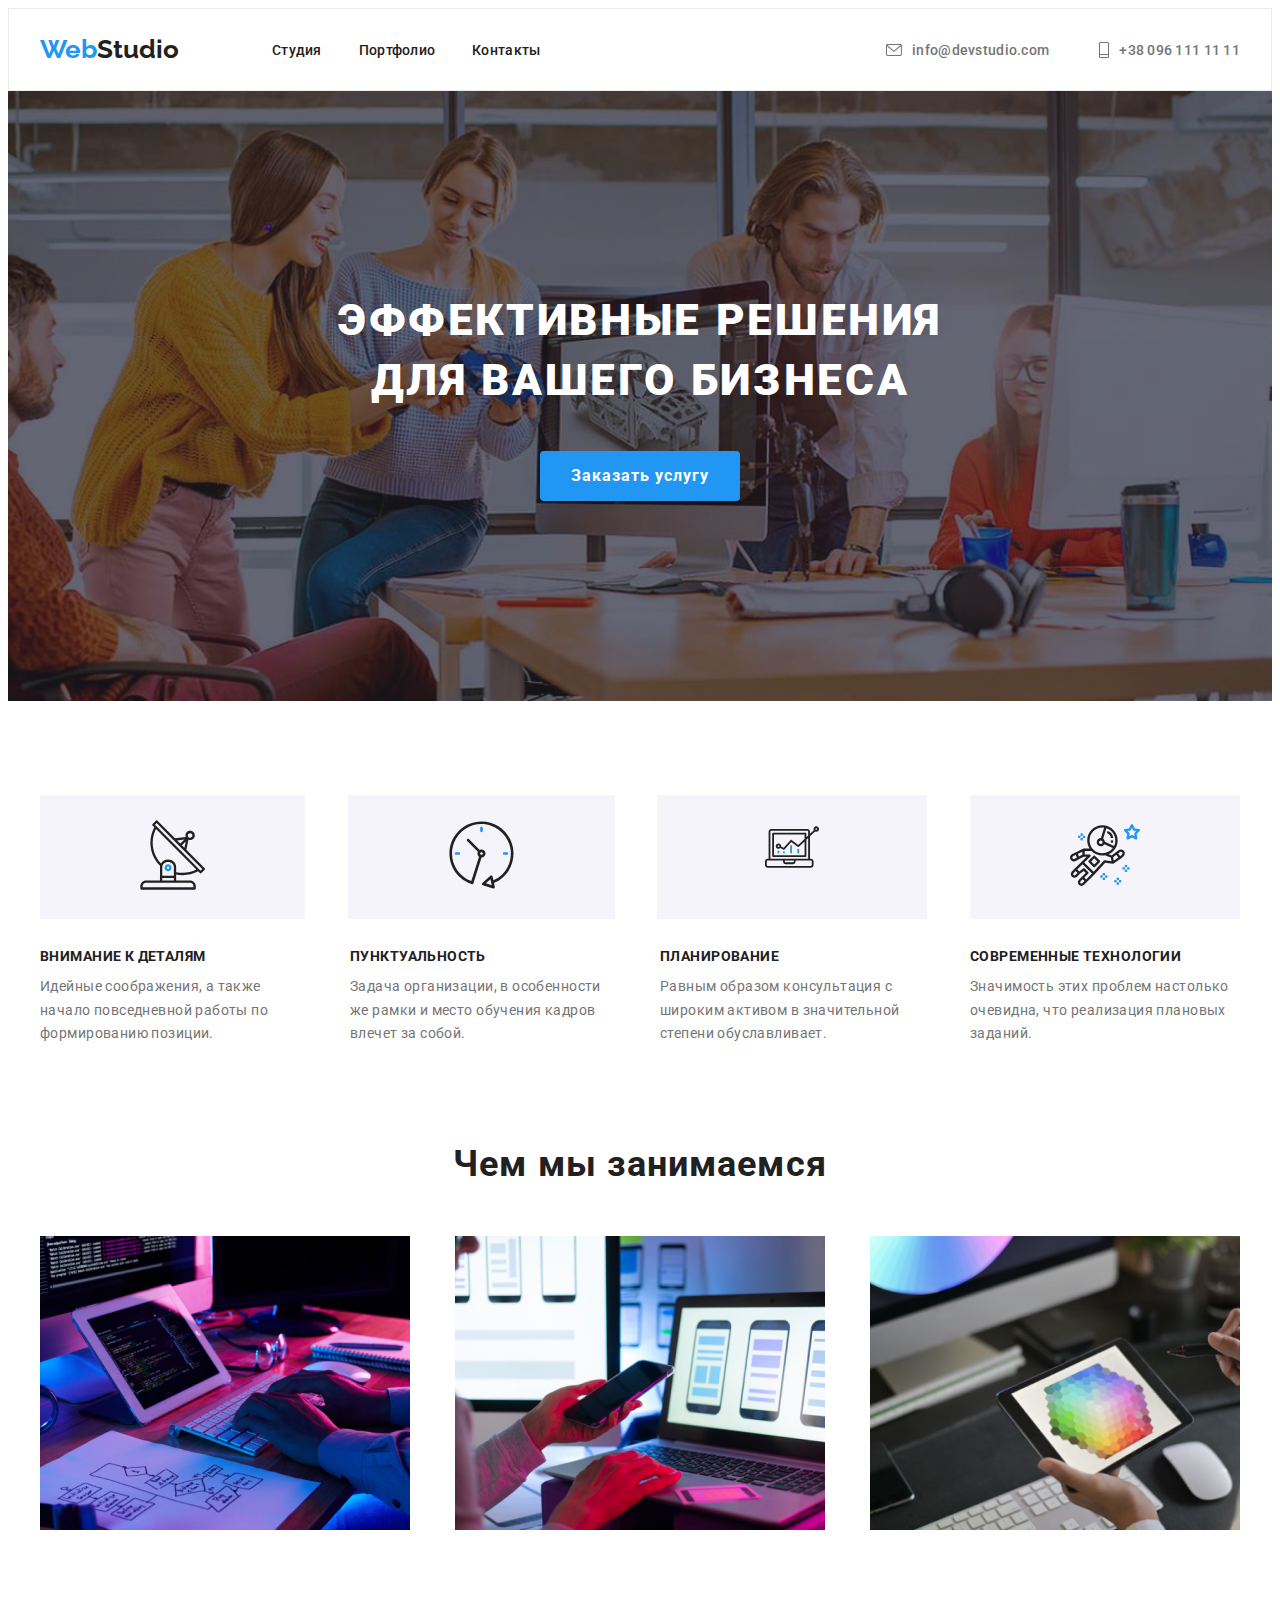
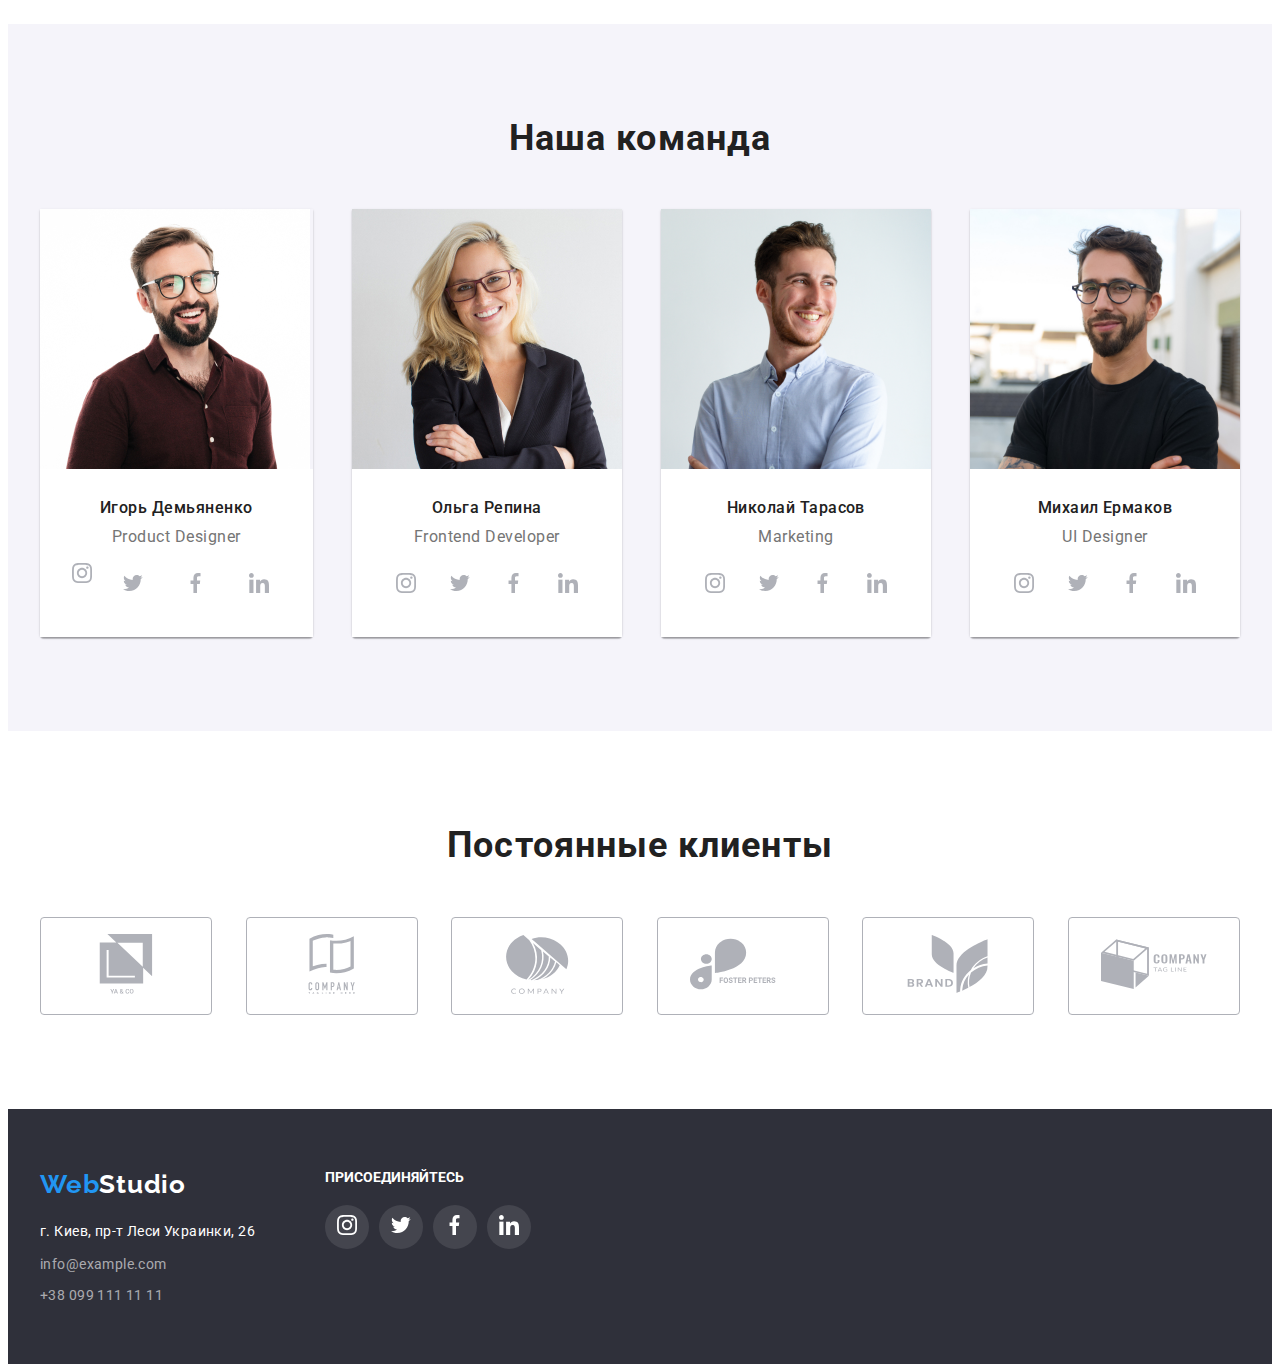
==== index.html @ de7f55e9 "1" ====
<!DOCTYPE html>
<html lang="ru">
<head>
    <meta charset="UTF-8">
    <meta http-equiv="X-UA-Compatible" content="IE=edge">
    <meta name="viewport" content="width=device-width, initial-scale=1.0">
    <title>WebStudio</title>
    <link rel="stylesheet" href="https://github.com/sindresorhus/modern-normalize/blob/main/modern-normalize.css">
    <link rel="preconnect" href="https://fonts.googleapis.com">
    <link rel="preconnect" href="https://fonts.gstatic.com" crossorigin>
    <link href="https://fonts.googleapis.com/css2?family=Raleway:wght@700&family=Roboto:wght@400;500;700;900&display=swap" rel="stylesheet">
    <link href="https://fonts.googleapis.com/css2?family=Raleway:wght@700&display=swap" rel="stylesheet">
    <link rel="stylesheet" href="css/style.css">

</head>
<body>
    <header class="header">
        <div class="conteiner header-conteiner">
        <nav class="heder-nav">
        <a href="index.html" class="header-logo link" lang="en">Web<span class="header-studio">Studio</span></a>
        <ul class="list header-list">
            <li class="header-item"><a href="index.html" class="header-link link">Студия</a></li>
            <li class="header-item"><a href="portfolio.html" class="header-link link">Портфолио</a></li>
            <li class="header-item"><a href="" class="header-link link">Контакты</a></li>
        </ul>
        </nav>
        <ul class="header-address list">
            <li class="header-address-item">
                <a href="mailto:info@devstudio.com" class="header-contacts link">
                    <svg class="header-address-icon" width="16" height="12">
                        <use href="symbol.svg#icon-envelope"></use>
                    </svg>
                   info@devstudio.com
                </a>
            </li>
            <li class="header-address-item">
                <a href="tel:+380961111111" class="header-contacts link">
                    <svg class="header-address-icon" width="10" height="16">
                        <use href="symbol.svg#icon-tel"></use>
                    </svg>
                    +38 096 111 11 11
                </a>
            </li>
        </ul>
        </div>  
    </header>
    <main>
        <section class="hero">
            <div class="hero-conteiner conteiner">
                <h1 class="hero-title">Эффективные решения<br> для вашего бизнеса</h1>
                <div class="hero-btn-position">
                <button type="button" class="hero-btn">Заказать услугу</button>
              </div>
            </div>
        </section>
        <section class="about section">
            <div  class="about-conteiner conteiner">
            <h2 class="about-title">Пусто</h2>
            <ul class="about-icon-list list">
                <li class="about-icon-item">
                    <svg class="about-icon" width="65" height="70">
                        <use href="symbol.svg#icon-Vector-1"></use>
                    </svg>
                </li>
                <li class="about-icon-item">
                    <svg class="about-icon" width="67" height="70">
                        <use href="symbol.svg#icon-Vector-2"></use>
                    </svg>
                </li>
                <li class="about-icon-item">
                    <svg class="about-icon" width="70" height="54">
                        <use href="symbol.svg#icon-Vector-3"></use>
                    </svg>
                </li>
                <li class="about-icon-item">
                    <svg class="about-icon" width="70" height="70">
                        <use href="symbol.svg#icon-Vector-4"></use>
                    </svg>
                </li>
            </ul>
            <ul class="about-list list">
                <li class="about-item">
                    <h3 class="about-third-title">Внимание к деталям</h3>
                    <p class="about-text">Идейные соображения, а также начало повседневной работы по формированию позиции.</p>
                </li>
                <li class="about-item">
                    <h3 class="about-third-title">Пунктуальность</h3>
                    <p class="about-text">Задача организации, в особенности же рамки и место обучения кадров влечет за собой.</p>
                </li>
                <li class="about-item">
                    <h3 class="about-third-title">Планирование</h3>
                    <p class="about-text">Равным образом консультация с широким активом в значительной степени обуславливает.</p>
                </li>
                <li class="about-item">
                    <h3 class="about-third-title">Современные технологии</h3>
                    <p class="about-text">Значимость этих проблем настолько очевидна, что реализация плановых заданий.</p>
                </li>
            </ul>
            </div>
        </section>

        <section class="reasons section">
            <div class="reasons-conteiner conteiner">
                <h2 class="reasons-title">Чем мы занимаемся</h2>
                <ul class="reasons-list list">
                    <li class="reasons-item">
                        <img src="images/koding.jpg" alt="пишем код" width="370" height="294">
                    </li>
                    <li class="reasons-item">
                        <img src="images/mobile.jpg" alt="мобильные приложение" width="370" height="294">
                    </li>
                    <li class="reasons-item">
                        <img src="images/designing.jpg" alt="разработка дизайна" width="370" height="294">
                    </li>
                </ul>
        </div>
            </section>
            <section class="masters section">
                <div class="masters-conteiner conteiner">
                    <h2 class="masters-title">Наша команда</h2>
                    <ul class="masters-list list">
                        <li class="masters-item">
                            <img src="images/designer.jpg" alt="Игорь Демьяненко" width="270" height="260">
                            <div class="masters-name">
                            <h3 class="masters-third-title">Игорь Демьяненко</h3>
                            <p class="masters-text">Product Designer</p>
                             </div>
                             <ul class="masters-social-list list">
                                 <li class="maters-social-item">
                                     <a href="">
                                    <svg class="masters-social-icon" width="20" height="20">
                                        <use href="symbol.svg#icon-inst"></use>
                                    </svg>
                                    </a>
                                 </li>
                                 <li class="masters-social-item">
                                     <a href="">
                                    <svg class="masters-social-icon" width="20" height="20">
                                        <use href="symbol.svg#icon-twit"></use>
                                    </svg>
                                 </a>
                                 </li>
                                 <li class="masters-social-item">
                                     <a href="">
                                    <svg class="masters-social-icon" width="20" height="20">
                                        <use href="symbol.svg#icon-fb"></use>
                                    </svg>
                                  </a>
                                 </li>
                                 <li class="masters-social-item">
                                     <a href="">
                                    <svg class="masters-social-icon" width="20" height="20">
                                        <use href="symbol.svg#icon-linkd"></use>
                                    </svg>
                                   </a>
                                 </li>
                             </ul>
                        </li>
                        <li class="masters-item">
                            <img src="images/developer.jpg" alt="Ольга Репина" width="270" height="260">
                            <div class="masters-name">
                            <h3 class="masters-third-title">Ольга Репина</h3>
                            <p class="masters-text">Frontend Developer</p>
                            </div>
                            <ul class="masters-social-list list">
                                <li class="masters-social-item">
                                    <a href="">
                                   <svg class="masters-social-icon" width="20" height="20">
                                       <use href="symbol.svg#icon-inst"></use>
                                   </svg>
                                   </a>
                                </li>
                                <li class="masters-social-item">
                                    <a href="">
                                   <svg class="masters-social-icon" width="20" height="20">
                                       <use href="symbol.svg#icon-twit"></use>
                                   </svg>
                                </a>
                                </li>
                                <li class="masters-social-item">
                                    <a href="">
                                   <svg class="masters-social-icon" width="20" height="20">
                                       <use href="symbol.svg#icon-fb"></use>
                                   </svg>
                                 </a>
                                </li>
                                <li class="masters-social-item">
                                    <a href="">
                                   <svg class="masters-social-icon" width="20" height="20">
                                       <use href="symbol.svg#icon-linkd"></use>
                                   </svg>
                                  </a>
                                </li>
                            </ul>
                        </li>
                        <li class="masters-item">
                            <img src="images/marketing.jpg" alt="Николай Тарасов" width="270" height="260">
                            <div class="masters-name">
                            <h3 class="masters-third-title">Николай Тарасов</h3>
                            <p class="masters-text">Marketing</p>
                            </div>
                            <ul class="masters-social-list list">
                                <li class="masters-social-item">
                                    <a href="">
                                   <svg class="masters-social-icon" width="20" height="20">
                                       <use href="symbol.svg#icon-inst"></use>
                                   </svg>
                                   </a>
                                </li>
                                <li class="masters-social-item">
                                    <a href="">
                                   <svg class="masters-social-icon" width="20" height="20">
                                       <use href="symbol.svg#icon-twit"></use>
                                   </svg>
                                </a>
                                </li>
                                <li class="masters-social-item">
                                    <a href="">
                                   <svg class="masters-social-icon" width="20" height="20">
                                       <use href="symbol.svg#icon-fb"></use>
                                   </svg>
                                 </a>
                                </li>
                                <li class="masters-social-item">
                                    <a href="">
                                   <svg class="masters-social-icon" width="20" height="20">
                                       <use href="symbol.svg#icon-linkd"></use>
                                   </svg>
                                  </a>
                                </li>
                            </ul>
                            
                        </li>
                        <li class="masters-item">
                            <img src="images/uidesigner.jpg" alt="Михаил Ермаков" width="270" height="260">
                            <div class="masters-name">
                            <h3 class="masters-third-title">Михаил Ермаков</h3>
                            <p lang="en" class="masters-text">UI Designer</p>
                            </div>
                            <ul class="masters-social-list list">
                                <li class="masters-social-item">
                                    <a href="">
                                   <svg class="masters-social-icon" width="20" height="20">
                                       <use href="symbol.svg#icon-inst"></use>
                                   </svg>
                                   </a>
                                </li>
                                <li class="masters-social-item">
                                    <a href="">
                                   <svg class="masters-social-icon" width="20" height="20">
                                       <use href="symbol.svg#icon-twit"></use>
                                   </svg>
                                </a>
                                </li>
                                <li class="masters-social-item">
                                    <a href="">
                                   <svg class="masters-social-icon" width="20" height="20">
                                       <use href="symbol.svg#icon-fb"></use>
                                   </svg>
                                 </a>
                                </li>
                                <li class="masters-social-item">
                                    <a href="">
                                   <svg class="masters-social-icon" width="20" height="20">
                                       <use href="symbol.svg#icon-linkd"></use>
                                   </svg>
                                  </a>
                                </li>
                            </ul>
                        </li>
            </ul>
        </div>
        </section>
        <section class="always-client section">
            <div class="conteiner">
            <h2 class="always-client-title">Постоянные клиенты</h2>
            <ul class="always-client-list list">
                <li class="always-client-item">
                    <a href="" class="always-client-link link">
                   <svg class="always-client-icon" width="106" height="60">
                       <use href="symbol.svg#icon-Union"></use>
                   </svg>
                  </a>
                </li>
                <li class="always-client-item">
                    <a href="">
                   <svg class="always-client-icon" width="106" height="60">
                       <use href="symbol.svg#icon-group"></use>
                   </svg>
                  </a>
                </li>
                <li class="always-client-item">
                    <a href="">
                   <svg class="always-client-icon" width="106" height="60">
                       <use href="symbol.svg#icon-group-1"></use>
                   </svg>
                  </a>
                </li>
                <li class="always-client-item">
                    <a href="">
                   <svg class="always-client-icon" width="106" height="60">
                       <use href="symbol.svg#icon-group-2"></use>
                   </svg>
                  </a>
                </li>
                <li class="always-client-item">
                    <a href="">
                   <svg class="always-client-icon" width="106" height="60">
                       <use href="symbol.svg#icon-group-3"></use>
                   </svg>
                  </a>
                </li>
                <li class="always-client-item">
                    <a href="">
                   <svg class="always-client-icon" width="106" height="60">
                       <use href="symbol.svg#icon-group-4"></use>
                   </svg>
                  </a>
                </li>
            </ul>
        </div>
        </section>
    </main>
    <footer class="footer">
        <div class="footer-conteiner conteiner">
            <div class="footer-left">
        <a class="footer-logo link" href="#">Web<span class="footer-studio">Studio</span></a>
        <address class="footer-address">
        <ul class="footer-address-list list">
            <li class="footer-address-item"><a class="footer-address-map link" href="https://goo.gl/maps/crR1cSMtYwbJjdkB9">г. Киев, пр-т Леси Украинки, 26</a></li>
            <li class="footer-address-item"><a class="footer-address-mail link" href="mailto:info@example.com" target="_blank">info@example.com</a></li>
            <li class="footer-address-item"><a class="footer-address-tel link" href="tel:+380991111111">+38 099 111 11 11</a></li>
        </ul> 
        </address>
            </div>
            <div class="footer-right">
                <h3 class="footer-third-title">Присоединяйтесь</h3>
                <ul class="footer-social-list list">
                    <li class="footer-social-item">
                        <a href="" class="link">
                       <svg class="footer-social-icon" width="20" height="20">
                           <use href="symbol.svg#icon-inst"></use>
                       </svg>
                       </a>
                    </li>
                    <li class="footer-social-item">
                        <a href="">
                       <svg class="footer-social-icon" width="20" height="20">
                           <use href="symbol.svg#icon-twit"></use>
                       </svg>
                    </a>
                    </li>
                    <li class="footer-social-item">
                        <a href="">
                       <svg class="footer-social-icon" width="20" height="20">
                           <use href="symbol.svg#icon-fb"></use>
                       </svg>
                     </a>
                    </li>
                    <li class="footer-social-item">
                        <a href="">
                       <svg class="footer-social-icon" width="20" height="20">
                           <use href="symbol.svg#icon-linkd"></use>
                       </svg>
                      </a>
                    </li>
                </ul>
            </div>
        </div>         
    </footer>
</body>
</html>
---- css/style.css ----
:root {
    --main-title-color: #ffffff;
    --second-title-color: #212121;
    --first-text-color: #757575;
    --second-text-color: rgba(255, 255, 255, 0.6);
    --logo-hover-color: #2196F3;
}

body {
    font-family: 'Roboto', sans-serif;
}

h1, h2, h3, h4, h5, h6, p {
    margin: 0;
}

ul {
    margin: 0;
    padding: 0;
}

img {
    display: block;
    max-width: 100%;
    height: auto;
}
button {
    cursor: pointer;
}

.conteiner {
    width: 1200px;
    padding-left: 15px;
    padding-right: 15px;
    margin: 0 auto;
}

.section {
    padding-top: 94px;
    padding-bottom: 94px;
    justify-content: center;
}

.list {
    list-style: none;
}

.link {
    text-decoration: none;
}

.header {
    border: 1px solid #ECECEC;
}

.heder-nav {
    display: flex;
    align-items: center;
}

.header-conteiner {
    display: flex;
    align-items: center;
    justify-content: space-between;
}

.header-address {
    display: flex;
}

.header-address-item {
    margin-right: 50px;
}
.header-address-item:last-child {
    margin-right: 0;
}

.header-logo {
    color: var(--logo-hover-color);
    font-weight: bold;
    font-size: 26px;
    line-height: 1.2;
    font-family: 'raleway';
    margin-right: 93px;
    padding-top: 25px;
    padding-bottom: 25px;
}
.header-studio {
    color: var(--second-title-color);
    font-weight: bold;
    font-size: 26px;
    line-height: 1.2;
    font-family: 'raleway';
}

.header-list {
    display: flex;
}

.header-item {
    margin-right: 37px;
}

.header-item:last-child {
    margin-right: 0;
}

.header-link {
    font-weight: 500;
    font-size: 14px;
    line-height: 1.15;
    letter-spacing: 0.02em;
    color: var(--second-title-color);
}
.header-link:hover {
    color: var(--logo-hover-color);
}
.header-contacts {
    font-style: normal;
    font-weight: 500;
    font-size: 14px;
    line-height: 1.15;
    letter-spacing: 0.02em;
    color: var(--first-text-color);
    display: flex;
    justify-content: center;
    align-items: center;
}
.header-contacts:hover {
    color: var(--logo-hover-color);
}

.header-contacts:hover .header-address-icon {
   fill: var(--logo-hover-color);
}

.header-address-icon {
    margin-right: 10px;
    fill: #757575;
}

.hero  {
    background-color: #2F303A66;
    background-image: linear-gradient(#2F303A66,rgba(47, 48, 58, 0.4)),url(../images/hero-fon.jpg);
    background-repeat: no-repeat;
    background-position: center;
    background-size: cover;
    max-width: 1600px;
    margin: 0 auto;
}
    


.hero-conteiner {
    padding-top: 200px;
    padding-bottom: 200px;
}

.hero-title {
    font-weight: 900;
    font-size: 44px;
    line-height: 1.36;
    color: var(--main-title-color);
    text-align: center;
    letter-spacing: 0.06em;
    text-transform: uppercase;
    padding-bottom: 40px;
}


.hero-btn {
    font-family: Roboto;
    font-weight: bold;
    font-size: 16px;
    line-height: 1.9;
    text-align: center;
    letter-spacing: 0.06em;
    display: flex;
    align-items: center;
    color: var(--main-title-color);
    background-color: #2196F3;
    width: 200px;
    height: 50px;
    box-shadow: 0px 4px 4px rgba(0, 0, 0, 0.15);
    border-radius: 4px;
    justify-content: center;
    margin: auto;
    border: none;
}



.about-title {
    display: none;
}

.about-icon-list {
    display: flex;
    margin: 0 auto;
    justify-content: space-between;
    margin-bottom: 30px;
}

.about-icon-item {
    padding: 25px 100px 25px 100px;
    align-items: center;
    justify-content: center;
    background-color: #F5F4FA;
}

.about-list {
    display: flex;
    margin: 0 auto;
    justify-content: space-between;
}


.about-third-title {
    font-weight: bold;
    font-size: 14px;
    line-height: 1.14;
    letter-spacing: 0.03em;
    text-transform: uppercase;
    color: var(--second-title-color);
}

.about-text {
    font-weight: normal;
    font-size: 14px;
    line-height: 1.7;
    letter-spacing: 0.03em;
    color: var(--first-text-color);
    margin-top: 10px;
    width: 270px;
    height: 75px;
}


.reasons {
    padding-top: 0;
}
.reasons-title {
    font-weight: bold;
    font-size: 36px;
    line-height: 1.16;
    text-align: center;
    letter-spacing: 0.03em;
    color: var(--second-title-color);
}

.reasons-list {
    display: flex;
    margin-top: 50px;
    justify-content: space-between;
}


.masters {
    background-color: #F5F4FA;;
}


.masters-title {
    font-weight: bold;
    font-size: 36px;
    line-height: 1.16;
    text-align: center;
    letter-spacing: 0.03em;
    color: var(--second-title-color);
}

.masters-list {
    display: flex;
    margin-top: 50px;
    justify-content: center;
    justify-content: space-between;
}

.masters-item {
    box-shadow: 0px 1px 3px rgba(0, 0, 0, 0.12), 0px 1px 1px rgba(0, 0, 0, 0.14), 0px 2px 1px rgba(0, 0, 0, 0.2);
border-radius: 0px 0px 4px 4px;
}

.masters-name {
    padding: 30px 60px 16px 60px;
    background-color: var(--main-title-color);
}

.masters-social-list {
    display: flex;
    margin: 0 auto;
    justify-content: center;
    justify-content: space-between;
    padding: 0px 32px 30px 32px;
    background-color: var(--main-title-color);
}
.masters-social-item {
    border-radius: 50%;
    width: 44px;
    height: 44px;
    align-items: center;
    justify-content: center;
    display: flex;
}
.masters-social-item:hover {
    background-color: var(--logo-hover-color);
}
.masters-social-item:hover .masters-social-icon {
    fill: var(--main-title-color);
}
.masters-social-icon {
    fill: #AFB1B8;
}
.masters-third-title {
    font-weight: 500;
    font-size: 16px;
    line-height: 1.18;
    text-align: center;
    letter-spacing: 0.03em;
    color: var(--second-title-color);
}

.masters-text {
    font-weight: normal;
    font-size: 16px;
    line-height: 1.18;
    text-align: center;
    letter-spacing: 0.03em;
    color: var(--first-text-color);
    padding-top: 10px;
}


.always-client-title {
    font-weight: bold;
    font-size: 36px;
    line-height: 1.16;
    text-align: center;
    letter-spacing: 0.03em;
    color: var(--second-title-color);
    margin-bottom: 50px;
}

.always-client-list {
    display: flex;
    margin-top: 0 auto;
    justify-content: space-between;
}

.always-client-item {
    display: flex;
    justify-content: center;
    align-items: center;
    border: 1px solid #AFB1B8;
    border-radius: 4px;
}
.always-client-item:hover {
    border-color: var(--logo-hover-color);
}
.always-client-item:hover .always-client-icon {
    fill: var(--logo-hover-color);
}

.always-client-icon {
    fill: #AFB1B8;
    padding: 16px 32px 16px 32px;
}




.footer {
    background-color: #2F303A;
    padding-top: 60px;
    padding-bottom: 60px;
}
.footer-conteiner {
    display: flex;
}

.footer-left {
    margin-right: 70px;
}

.footer-third-title {
    font-style: bold;
    font-size: 14px;
    line-height: 1,14;
    text-align: left;
    vertical-align: top;
    letter-spacing: 3%;
    color: var(--main-title-color);
    text-transform: uppercase;
    margin-bottom: 20px;
}

.footer-social-list {
    display: flex;
    justify-content: center;
    justify-content: space-between;
    
}
.footer-social-item {
    border-radius: 50%;
    width: 44px;
    height: 44px;
    align-items: center;
    justify-content: center;
    display: flex;
    background-color: rgba(255, 255, 255, 0.1);
    margin-right: 10px;
}
.footer-social-item:last-child {
    margin-right: 0;
}
.footer-social-item:hover {
    background-color: var(--logo-hover-color);
}
.footer-social-icon {
    fill: var(--main-title-color);
}
.footer-logo {
    font-family: Raleway;
    font-weight: bold;
    font-size: 26px;
    line-height: 1.19;
    letter-spacing: 0.03em;
    color: var(--logo-hover-color);
    }

.footer-studio {
    font-family: Raleway;
    font-weight: bold;
    font-size: 26px;
    line-height: 1.19;
    letter-spacing: 0.03em;
    color: var(--main-title-color)
}

.footer-address-list {
    margin-top: 20px;
}

.footer-address-item {
    margin-bottom: 9px;
}
.footer-address-item:last-child {
    margin-bottom: 0;
}

.footer-address-map {
    font-weight: normal;
    font-style: normal;
    font-size: 14px;
    line-height: 1.7;
    letter-spacing: 0.03em;
    color: var(--main-title-color);
}
.footer-address-map:hover {
    color: var(--main-title-color);
}

.footer-address-mail {
    font-weight: normal;
    font-style: normal;
    font-size: 14px;
    line-height: 1.7;
    letter-spacing: 0.03em;
    color: rgba(255, 255, 255, 0.6);
}
.footer-address-mail:hover {
    color: var(--main-title-color);
}

.footer-address-tel {
    font-weight: normal;
    font-style: normal;
    font-size: 14px;
    line-height: 1,7;
    letter-spacing: 0.03em;
    color:rgba(255, 255, 255, 0.6);
}
.footer-address-tel:hover {
    color: var(--main-title-color);
}


/*portfolio*/


.content-title {
    display: none;
}

.content-list {
    display: flex;
    justify-content: center;
    margin-bottom: 50px;
}

.content-item {
    margin-right: 8px;
}
..content-item:last-child {
    margin-right: 0;
}
.content-btn {
    font-weight: 500;
    font-size: 16px;
    line-height: 1.6;
    text-align: center;
    letter-spacing: 0.03em;
    color: var(--second-title-color);
    background-color: #F5F4FA;
    border: none;
    padding: 6px 22px 6px 22px;
}
.content-btn:hover {
    color: var(--main-title-color);
    background-color: var(--logo-hover-color);
}

.second-content {
    display: flex;
    flex-wrap: wrap;
    margin-top: -30px;
    margin-right: -30px;
}

.second-content-item {
    margin-right: 30px;
    margin-top: 30px;
    border: 1px solid rgba(238, 238, 238, 1);
}
.second-content-item:last-child {
    margin-right: 0;
}
.second-content-item:hover {
    box-shadow: 1px 4px 6px 0px rgba(0, 0, 0, 0.16);
    box-shadow: 0px 4px 4px 0px rgba(0, 0, 0, 0.06);
    box-shadow: 0px 1px 1px 0px rgba(0, 0, 0, 0.12);
}

.second-content-title {
    font-weight: bold;
    font-size: 18px;
    line-height: 2;
    letter-spacing: 0.06em;
    color: var(--second-title-color);
    }

.second-content-text {
    font-weight: normal;
    font-size: 16px;
    line-height: 30px;
    letter-spacing: 0.03em;
    color: var(--first-text-color);
    margin-bottom: 4px;
}

.card-item {
    padding: 20px 24px 20px 24px;
    border: 1px solid #EEEEEE;
}
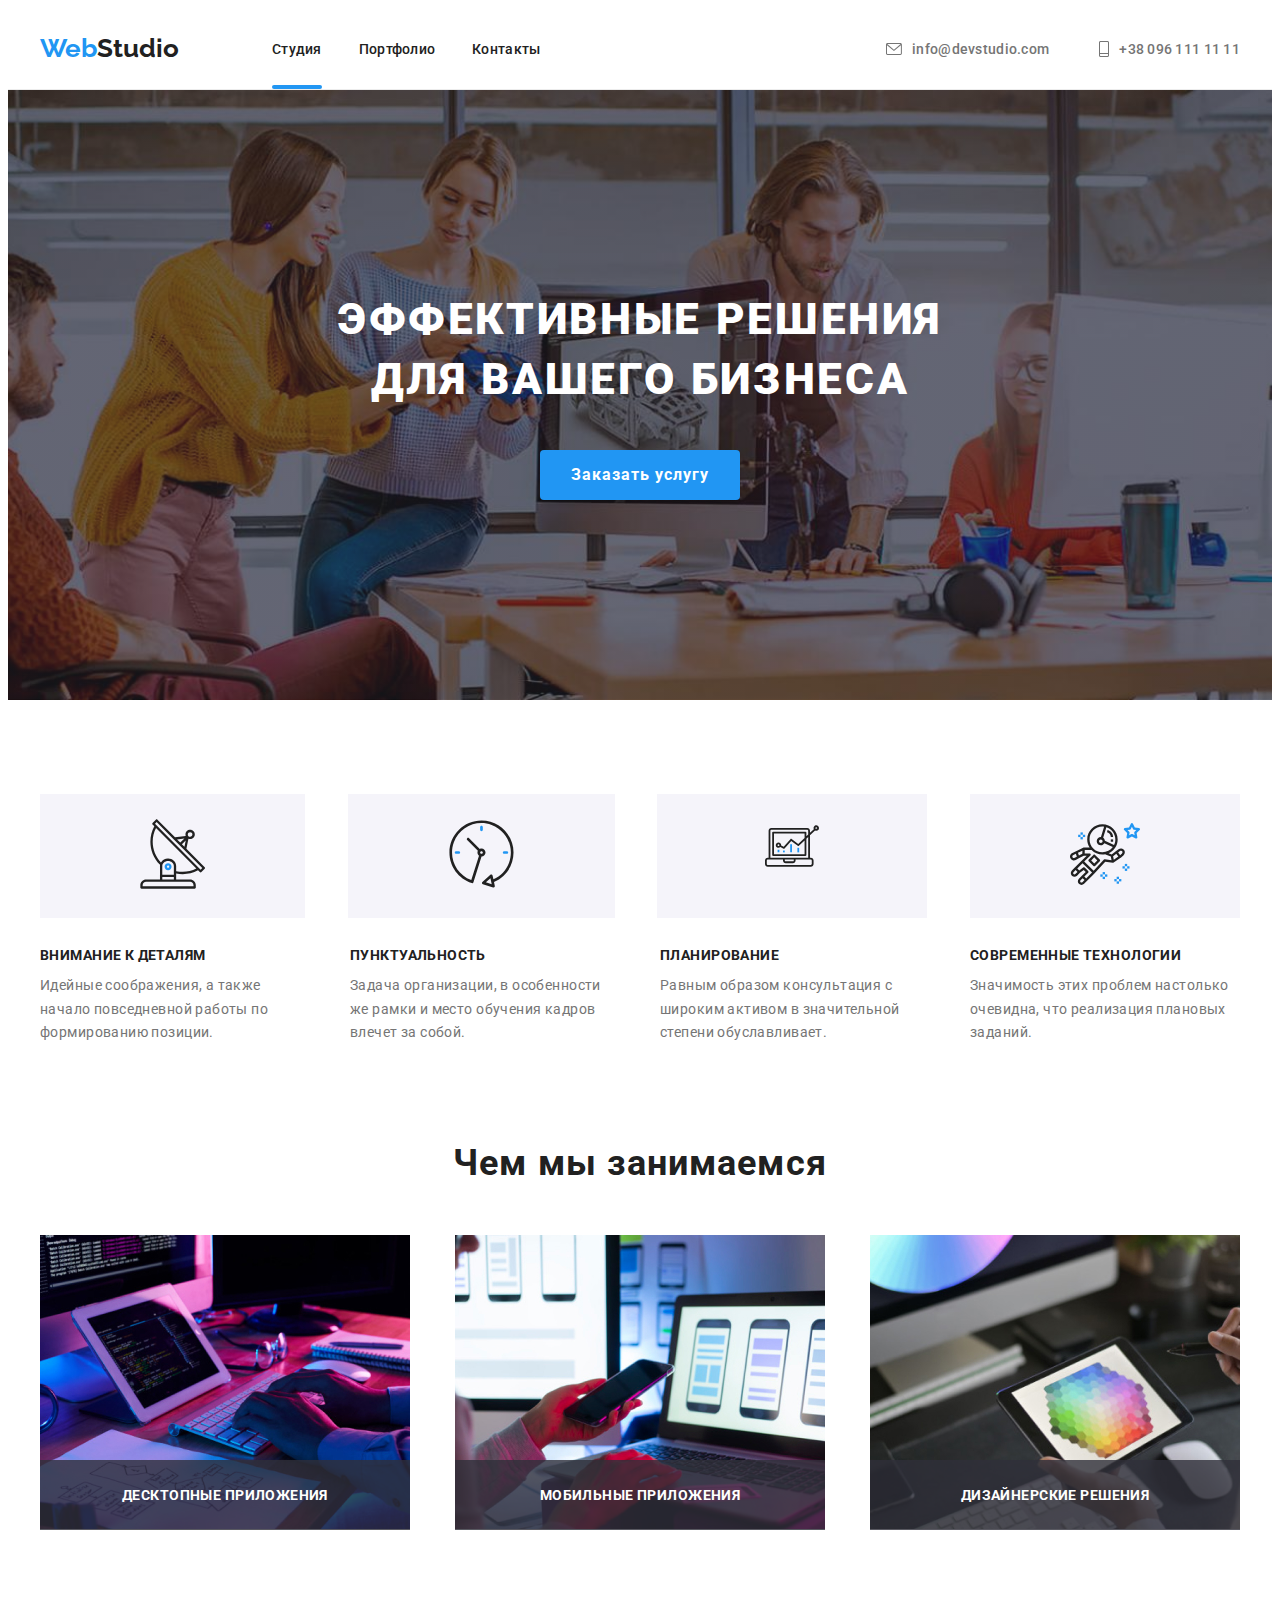
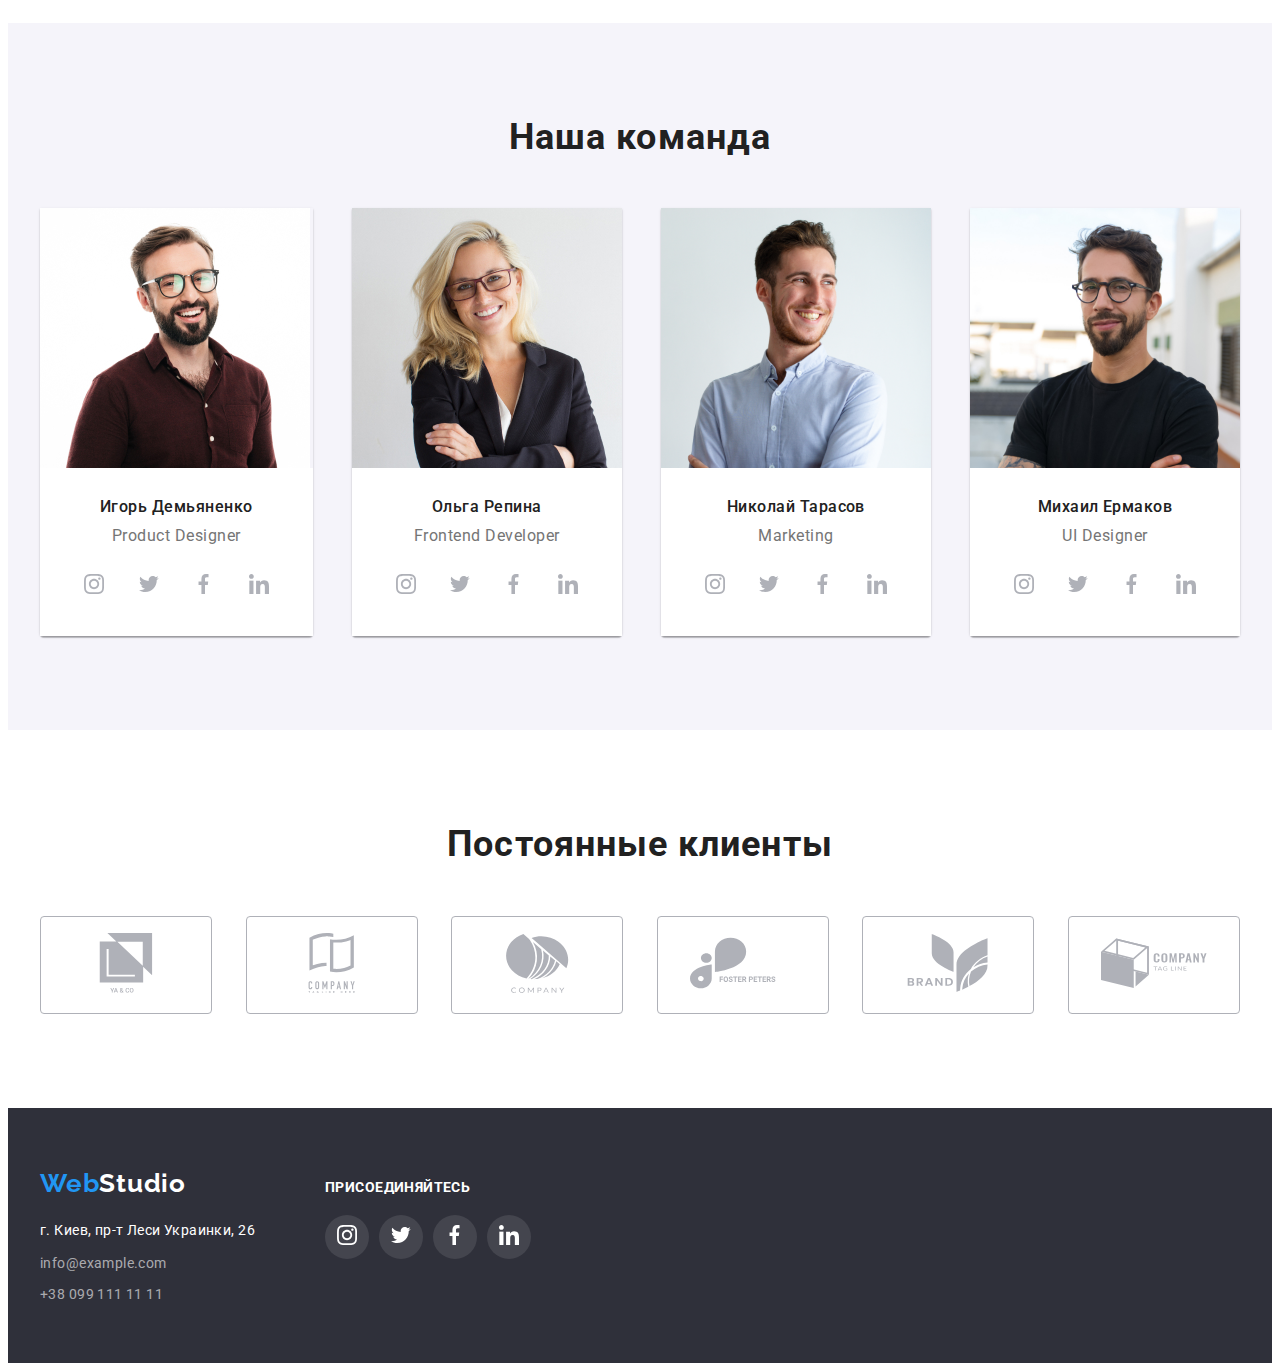
==== commit f7a5968a: "1" ====
--- a/index.html
+++ b/index.html
@@ -19,7 +19,7 @@
         <nav class="heder-nav">
         <a href="index.html" class="header-logo link" lang="en">Web<span class="header-studio">Studio</span></a>
         <ul class="list header-list">
-            <li class="header-item"><a href="index.html" class="header-link link">Студия</a></li>
+            <li class="header-item"><a href="index.html" class="header-link link current">Студия</a></li>
             <li class="header-item"><a href="portfolio.html" class="header-link link">Портфолио</a></li>
             <li class="header-item"><a href="" class="header-link link">Контакты</a></li>
         </ul>
@@ -49,7 +49,7 @@
             <div class="hero-conteiner conteiner">
                 <h1 class="hero-title">Эффективные решения<br> для вашего бизнеса</h1>
                 <div class="hero-btn-position">
-                <button type="button" class="hero-btn">Заказать услугу</button>
+                <button type="button" class="hero-btn" data-modal-open>Заказать услугу</button>
               </div>
             </div>
         </section>
@@ -105,12 +105,15 @@
                 <ul class="reasons-list list">
                     <li class="reasons-item">
                         <img src="images/koding.jpg" alt="пишем код" width="370" height="294">
+                        <h3 class="reasons-third-title">Десктопные приложения</h3>
                     </li>
                     <li class="reasons-item">
                         <img src="images/mobile.jpg" alt="мобильные приложение" width="370" height="294">
+                        <h3 class="reasons-third-title">Мобильные приложения</h3>
                     </li>
                     <li class="reasons-item">
                         <img src="images/designing.jpg" alt="разработка дизайна" width="370" height="294">
+                        <h3 class="reasons-third-title">Дизайнерские решения</h3>
                     </li>
                 </ul>
         </div>
@@ -126,29 +129,29 @@
                             <p class="masters-text">Product Designer</p>
                              </div>
                              <ul class="masters-social-list list">
-                                 <li class="maters-social-item">
-                                     <a href="">
-                                    <svg class="masters-social-icon" width="20" height="20">
-                                        <use href="symbol.svg#icon-inst"></use>
-                                    </svg>
-                                    </a>
-                                 </li>
-                                 <li class="masters-social-item">
-                                     <a href="">
+                                <li class="masters-social-item">
+                                    <a class="master-social-link link" href="">
+                                   <svg class="masters-social-icon" width="20" height="20">
+                                       <use href="symbol.svg#icon-inst"></use>
+                                   </svg>
+                                   </a>
+                                </li>
+                                 <li class="masters-social-item">
+                                     <a class="master-social-link link" href="">
                                     <svg class="masters-social-icon" width="20" height="20">
                                         <use href="symbol.svg#icon-twit"></use>
                                     </svg>
                                  </a>
                                  </li>
                                  <li class="masters-social-item">
-                                     <a href="">
+                                     <a class="master-social-link link" href="">
                                     <svg class="masters-social-icon" width="20" height="20">
                                         <use href="symbol.svg#icon-fb"></use>
                                     </svg>
                                   </a>
                                  </li>
                                  <li class="masters-social-item">
-                                     <a href="">
+                                     <a class="master-social-link link" href="">
                                     <svg class="masters-social-icon" width="20" height="20">
                                         <use href="symbol.svg#icon-linkd"></use>
                                     </svg>
@@ -164,34 +167,34 @@
                             </div>
                             <ul class="masters-social-list list">
                                 <li class="masters-social-item">
-                                    <a href="">
+                                    <a class="master-social-link link" href="">
                                    <svg class="masters-social-icon" width="20" height="20">
                                        <use href="symbol.svg#icon-inst"></use>
                                    </svg>
                                    </a>
                                 </li>
-                                <li class="masters-social-item">
-                                    <a href="">
-                                   <svg class="masters-social-icon" width="20" height="20">
-                                       <use href="symbol.svg#icon-twit"></use>
-                                   </svg>
-                                </a>
-                                </li>
-                                <li class="masters-social-item">
-                                    <a href="">
-                                   <svg class="masters-social-icon" width="20" height="20">
-                                       <use href="symbol.svg#icon-fb"></use>
-                                   </svg>
+                                 <li class="masters-social-item">
+                                     <a class="master-social-link link" href="">
+                                    <svg class="masters-social-icon" width="20" height="20">
+                                        <use href="symbol.svg#icon-twit"></use>
+                                    </svg>
                                  </a>
-                                </li>
-                                <li class="masters-social-item">
-                                    <a href="">
-                                   <svg class="masters-social-icon" width="20" height="20">
-                                       <use href="symbol.svg#icon-linkd"></use>
-                                   </svg>
+                                 </li>
+                                 <li class="masters-social-item">
+                                     <a class="master-social-link link" href="">
+                                    <svg class="masters-social-icon" width="20" height="20">
+                                        <use href="symbol.svg#icon-fb"></use>
+                                    </svg>
                                   </a>
-                                </li>
-                            </ul>
+                                 </li>
+                                 <li class="masters-social-item">
+                                     <a class="master-social-link link" href="">
+                                    <svg class="masters-social-icon" width="20" height="20">
+                                        <use href="symbol.svg#icon-linkd"></use>
+                                    </svg>
+                                   </a>
+                                 </li>
+                             </ul>
                         </li>
                         <li class="masters-item">
                             <img src="images/marketing.jpg" alt="Николай Тарасов" width="270" height="260">
@@ -201,35 +204,34 @@
                             </div>
                             <ul class="masters-social-list list">
                                 <li class="masters-social-item">
-                                    <a href="">
+                                    <a class="master-social-link link" href="">
                                    <svg class="masters-social-icon" width="20" height="20">
                                        <use href="symbol.svg#icon-inst"></use>
                                    </svg>
                                    </a>
                                 </li>
-                                <li class="masters-social-item">
-                                    <a href="">
-                                   <svg class="masters-social-icon" width="20" height="20">
-                                       <use href="symbol.svg#icon-twit"></use>
-                                   </svg>
-                                </a>
-                                </li>
-                                <li class="masters-social-item">
-                                    <a href="">
-                                   <svg class="masters-social-icon" width="20" height="20">
-                                       <use href="symbol.svg#icon-fb"></use>
-                                   </svg>
+                                 <li class="masters-social-item">
+                                     <a class="master-social-link link" href="">
+                                    <svg class="masters-social-icon" width="20" height="20">
+                                        <use href="symbol.svg#icon-twit"></use>
+                                    </svg>
                                  </a>
-                                </li>
-                                <li class="masters-social-item">
-                                    <a href="">
-                                   <svg class="masters-social-icon" width="20" height="20">
-                                       <use href="symbol.svg#icon-linkd"></use>
-                                   </svg>
+                                 </li>
+                                 <li class="masters-social-item">
+                                     <a class="master-social-link link" href="">
+                                    <svg class="masters-social-icon" width="20" height="20">
+                                        <use href="symbol.svg#icon-fb"></use>
+                                    </svg>
                                   </a>
-                                </li>
-                            </ul>
-                            
+                                 </li>
+                                 <li class="masters-social-item">
+                                     <a class="master-social-link link" href="">
+                                    <svg class="masters-social-icon" width="20" height="20">
+                                        <use href="symbol.svg#icon-linkd"></use>
+                                    </svg>
+                                   </a>
+                                 </li>
+                                </ul>
                         </li>
                         <li class="masters-item">
                             <img src="images/uidesigner.jpg" alt="Михаил Ермаков" width="270" height="260">
@@ -239,34 +241,34 @@
                             </div>
                             <ul class="masters-social-list list">
                                 <li class="masters-social-item">
-                                    <a href="">
+                                    <a class="master-social-link link" href="">
                                    <svg class="masters-social-icon" width="20" height="20">
                                        <use href="symbol.svg#icon-inst"></use>
                                    </svg>
                                    </a>
                                 </li>
-                                <li class="masters-social-item">
-                                    <a href="">
-                                   <svg class="masters-social-icon" width="20" height="20">
-                                       <use href="symbol.svg#icon-twit"></use>
-                                   </svg>
-                                </a>
-                                </li>
-                                <li class="masters-social-item">
-                                    <a href="">
-                                   <svg class="masters-social-icon" width="20" height="20">
-                                       <use href="symbol.svg#icon-fb"></use>
-                                   </svg>
+                                 <li class="masters-social-item">
+                                     <a class="master-social-link link" href="">
+                                    <svg class="masters-social-icon" width="20" height="20">
+                                        <use href="symbol.svg#icon-twit"></use>
+                                    </svg>
                                  </a>
-                                </li>
-                                <li class="masters-social-item">
-                                    <a href="">
-                                   <svg class="masters-social-icon" width="20" height="20">
-                                       <use href="symbol.svg#icon-linkd"></use>
-                                   </svg>
+                                 </li>
+                                 <li class="masters-social-item">
+                                     <a class="master-social-link link" href="">
+                                    <svg class="masters-social-icon" width="20" height="20">
+                                        <use href="symbol.svg#icon-fb"></use>
+                                    </svg>
                                   </a>
-                                </li>
-                            </ul>
+                                 </li>
+                                 <li class="masters-social-item">
+                                     <a class="master-social-link link" href="">
+                                    <svg class="masters-social-icon" width="20" height="20">
+                                        <use href="symbol.svg#icon-linkd"></use>
+                                    </svg>
+                                   </a>
+                                 </li>
+                             </ul>
                         </li>
             </ul>
         </div>
@@ -368,5 +370,15 @@
             </div>
         </div>         
     </footer>
+    <div class="backdrop is-hidden" data-modal>
+        <div class="modal">
+            <button type="button" class="modal-close" data-modal-close>
+                <svg class="modal-close-icon" width="18" height="18">
+                    <use href="symbol.svg#icon-close"></use>
+                </svg>
+            </button>
+        </div>
+    </div>
+    <script src="/js/modal.js"></script>
 </body>
 </html>--- a/css/style.css
+++ b/css/style.css
@@ -4,6 +4,7 @@
     --first-text-color: #757575;
     --second-text-color: rgba(255, 255, 255, 0.6);
     --logo-hover-color: #2196F3;
+    --cubic: cubic-bezier(0.4, 0, 0.2, 1);
 }
 
 body {
@@ -50,7 +51,7 @@
 }
 
 .header {
-    border: 1px solid #ECECEC;
+    border-bottom: 1px solid #ECECEC;
 }
 
 .heder-nav {
@@ -111,9 +112,21 @@
     line-height: 1.15;
     letter-spacing: 0.02em;
     color: var(--second-title-color);
+    transition: 250ms var(--cubic);
+    position: relative;
 }
 .header-link:hover {
     color: var(--logo-hover-color);
+}
+.current::after {
+    content: '';
+    width: 100%;
+    height: 4px;
+    background-color: var(--logo-hover-color);
+    position: absolute;
+    border-radius: 2px;
+    left: 0;
+    bottom: -32px;
 }
 .header-contacts {
     font-style: normal;
@@ -125,6 +138,7 @@
     display: flex;
     justify-content: center;
     align-items: center;
+    transition: 250ms var(--cubic);
 }
 .header-contacts:hover {
     color: var(--logo-hover-color);
@@ -137,6 +151,7 @@
 .header-address-icon {
     margin-right: 10px;
     fill: #757575;
+    transition: 250ms var(--cubic);
 }
 
 .hero  {
@@ -147,14 +162,10 @@
     background-size: cover;
     max-width: 1600px;
     margin: 0 auto;
-}
-    
-
-
-.hero-conteiner {
     padding-top: 200px;
     padding-bottom: 200px;
 }
+
 
 .hero-title {
     font-weight: 900;
@@ -254,6 +265,27 @@
     justify-content: space-between;
 }
 
+.reasons-item {
+    position: relative;
+}
+.reasons-third-title {
+    position: absolute;
+    top: 225px;
+    left: 0;
+    font-weight: bold;
+    font-size: 14px;
+    line-height: 16px;
+    text-align: center;
+    letter-spacing: 0.03em;
+    text-transform: uppercase;
+    color: var(--main-title-color);
+    width: 100%;
+    padding-top: 27px;
+    padding-bottom: 27px;
+    background-color: rgba(47, 48, 58, 0.8);
+
+}
+
 
 .masters {
     background-color: #F5F4FA;;
@@ -294,22 +326,24 @@
     padding: 0px 32px 30px 32px;
     background-color: var(--main-title-color);
 }
-.masters-social-item {
+.master-social-link {
     border-radius: 50%;
     width: 44px;
     height: 44px;
     align-items: center;
     justify-content: center;
     display: flex;
-}
-.masters-social-item:hover {
+    transition: 250ms var(--cubic);
+}
+.master-social-link:hover {
     background-color: var(--logo-hover-color);
+}
+.masters-social-icon {
+    fill: #AFB1B8;
+    transition: 250ms var(--cubic);
 }
 .masters-social-item:hover .masters-social-icon {
     fill: var(--main-title-color);
-}
-.masters-social-icon {
-    fill: #AFB1B8;
 }
 .masters-third-title {
     font-weight: 500;
@@ -353,6 +387,7 @@
     align-items: center;
     border: 1px solid #AFB1B8;
     border-radius: 4px;
+    transition: 250ms var(--cubic);
 }
 .always-client-item:hover {
     border-color: var(--logo-hover-color);
@@ -364,6 +399,7 @@
 .always-client-icon {
     fill: #AFB1B8;
     padding: 16px 32px 16px 32px;
+    transition: 250ms var(--cubic);
 }
 
 
@@ -376,6 +412,7 @@
 }
 .footer-conteiner {
     display: flex;
+    align-items: baseline;
 }
 
 .footer-left {
@@ -383,12 +420,12 @@
 }
 
 .footer-third-title {
-    font-style: bold;
-    font-size: 14px;
-    line-height: 1,14;
+    font-weight: bold;
+    font-size: 14px;
+    line-height: 16px;
     text-align: left;
     vertical-align: top;
-    letter-spacing: 3%;
+    letter-spacing:  0.03em;
     color: var(--main-title-color);
     text-transform: uppercase;
     margin-bottom: 20px;
@@ -409,6 +446,7 @@
     display: flex;
     background-color: rgba(255, 255, 255, 0.1);
     margin-right: 10px;
+    transition: 250ms var(--cubic);
 }
 .footer-social-item:last-child {
     margin-right: 0;
@@ -418,6 +456,7 @@
 }
 .footer-social-icon {
     fill: var(--main-title-color);
+    transition: 250ms var(--cubic);
 }
 .footer-logo {
     font-family: Raleway;
@@ -455,6 +494,7 @@
     line-height: 1.7;
     letter-spacing: 0.03em;
     color: var(--main-title-color);
+    transition: 250ms var(--cubic);
 }
 .footer-address-map:hover {
     color: var(--main-title-color);
@@ -467,6 +507,7 @@
     line-height: 1.7;
     letter-spacing: 0.03em;
     color: rgba(255, 255, 255, 0.6);
+    transition: 250ms var(--cubic);
 }
 .footer-address-mail:hover {
     color: var(--main-title-color);
@@ -479,6 +520,7 @@
     line-height: 1,7;
     letter-spacing: 0.03em;
     color:rgba(255, 255, 255, 0.6);
+    transition: 250ms var(--cubic);
 }
 .footer-address-tel:hover {
     color: var(--main-title-color);
@@ -514,6 +556,7 @@
     background-color: #F5F4FA;
     border: none;
     padding: 6px 22px 6px 22px;
+    transition: 250ms var(--cubic);
 }
 .content-btn:hover {
     color: var(--main-title-color);
@@ -530,15 +573,18 @@
 .second-content-item {
     margin-right: 30px;
     margin-top: 30px;
-    border: 1px solid rgba(238, 238, 238, 1);
+   
 }
 .second-content-item:last-child {
     margin-right: 0;
 }
-.second-content-item:hover {
-    box-shadow: 1px 4px 6px 0px rgba(0, 0, 0, 0.16);
-    box-shadow: 0px 4px 4px 0px rgba(0, 0, 0, 0.06);
-    box-shadow: 0px 1px 1px 0px rgba(0, 0, 0, 0.12);
+.second-content-link {
+    display: block;
+    transition: 250ms var(--cubic);
+}
+.second-content-link:hover  {
+    box-sizing: border-box;
+    box-shadow: 0px 1px 1px rgba(0, 0, 0, 0.12), 0px 4px 4px rgba(0, 0, 0, 0.06), 1px 4px 6px rgba(0, 0, 0, 0.16);
 }
 
 .second-content-title {
@@ -562,3 +608,67 @@
     padding: 20px 24px 20px 24px;
     border: 1px solid #EEEEEE;
 }
+
+.second-item-wrap {
+    position: relative;
+    overflow: hidden;
+}
+.second-text {
+    position: absolute;
+    top: 0;
+    left: 0;
+    font-weight: normal;
+    font-size: 18px;
+    line-height: 28px;
+    letter-spacing: 0.03em;
+    color: var(--main-title-color);
+    background-color: rgba(33, 150, 243, 0.9);
+    padding: 63px 24px 63px 24px;
+    transform: translateY(100%);
+    transition: transform 250ms;
+    overflow: auto;
+}
+.second-content-item:hover .second-text {
+    transform: translateY(0);
+}
+
+
+.backdrop {
+    width: 100vw;
+    height: 100vh;
+    background-color: rgba(100, 97, 97, 0.1);
+    position: fixed;
+    top: 0;
+    left: 0;
+    transition: opacity 300ms, visibility 300ms;
+}
+.modal {
+    width: 500px;
+    min-height: 500px;
+    background-color: #ffffff;
+    border-radius: 5px;
+    position: absolute;
+    top: 50%;
+    left: 50%;
+    transform: translate(-50%, -50%);
+}
+
+.modal-close-icon {
+    position: absolute;
+    top: 10px;
+    right: 10px;
+    width: 30px;
+    height: 30px;
+    background-color: transparent;
+    border: 1px solid #2F303A;
+    border-radius: 50%;
+    display: flex;
+    align-items: center;
+    justify-content: center;
+}
+
+.is-hidden {
+    visibility: hidden;
+    opacity: 0;
+    pointer-events: none;
+}